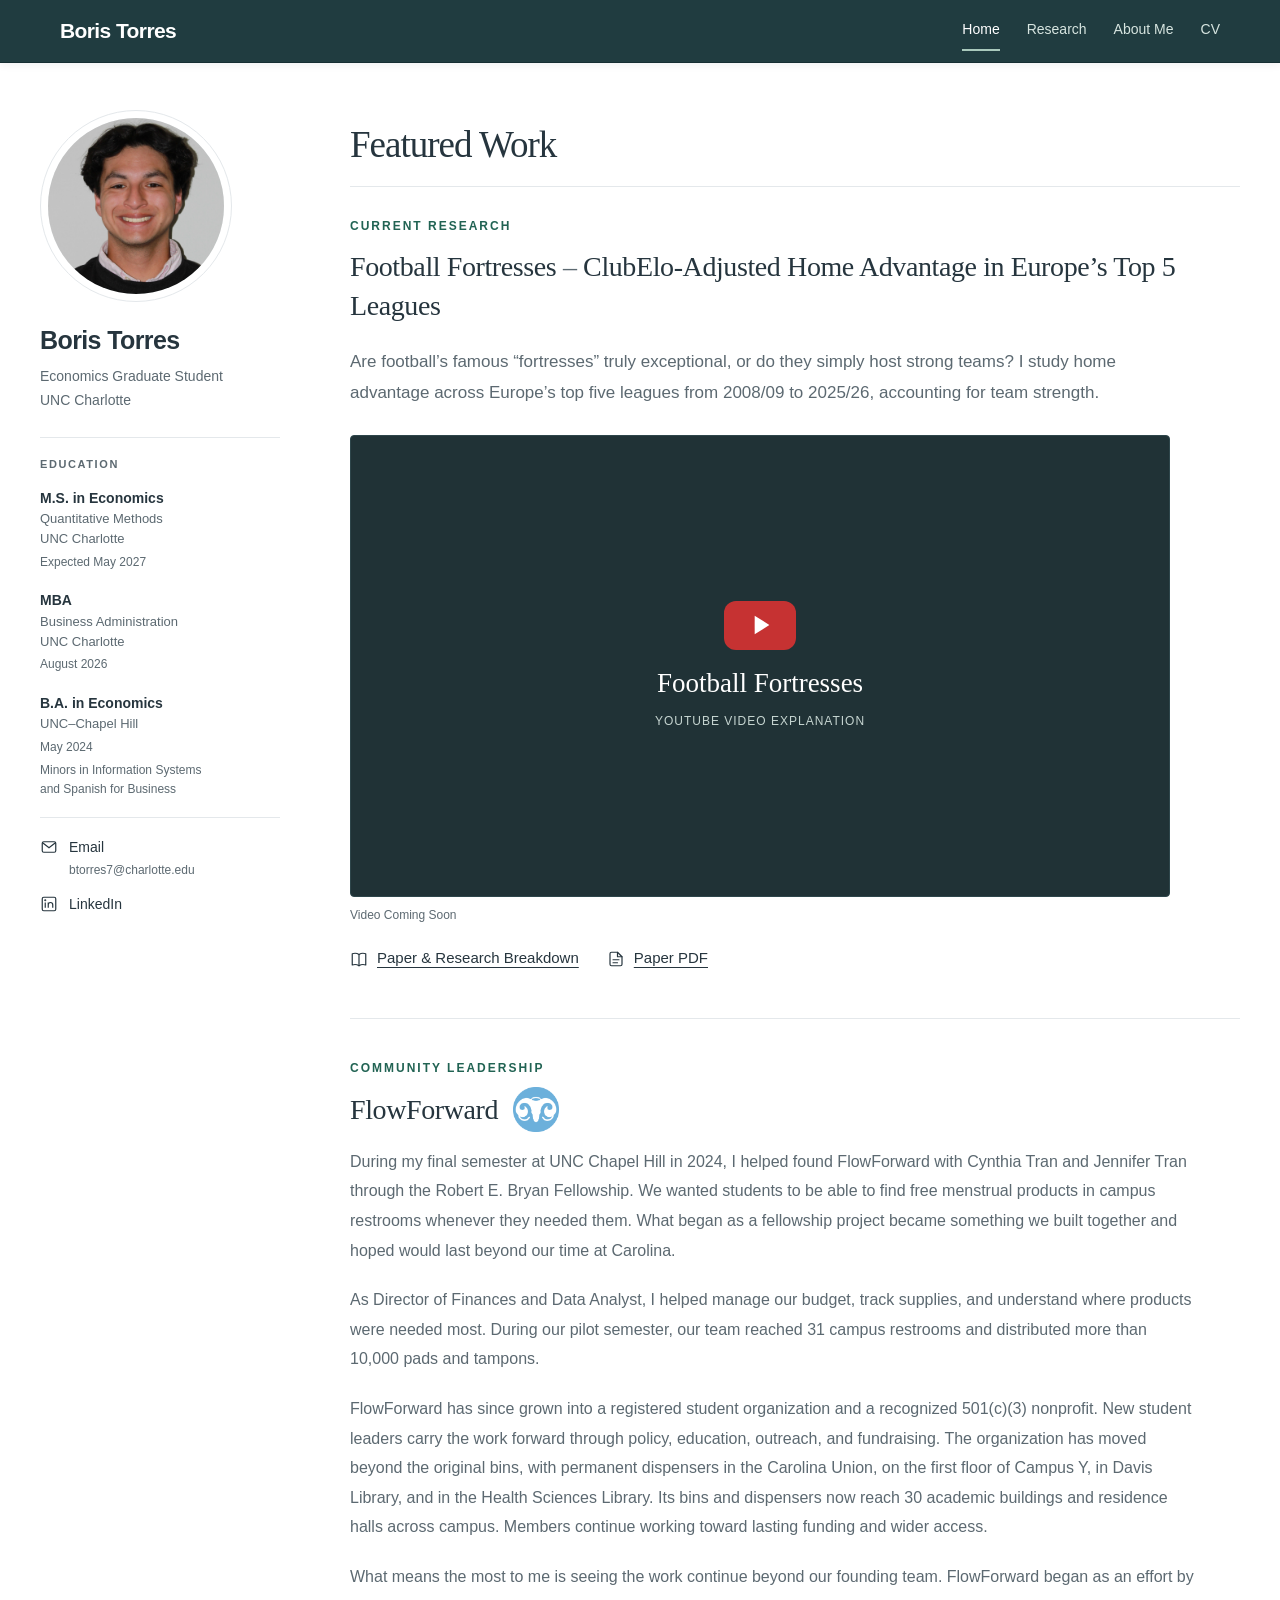
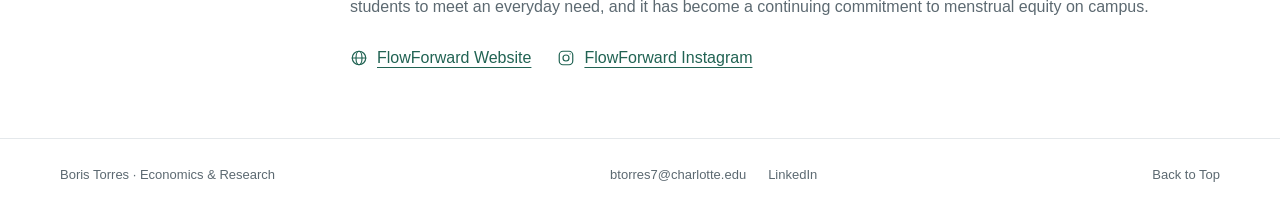
==== index.html @ 8986a448 "Upload Website" ====
<!doctype html>
<html lang="en">
<head>
<meta charset="utf-8">
<meta name="viewport" content="width=device-width,initial-scale=1">
<meta name="description" content="Boris Torres, economics graduate student at UNC Charlotte. Applied microeconomics, soccer home advantage, and empirical research.">
<title>Boris Torres — Economics & Research</title>
<style>
:root{--ink:#172c38;--muted:#5b6c74;--green:#216353;--paper:#fafbf9;--line:#dce3df;--soft:#edf2ee;--serif:Georgia,'Times New Roman',serif}*{box-sizing:border-box}html{scroll-behavior:smooth;scroll-padding-top:90px}body{margin:0;background:var(--paper);color:var(--ink);font:16px/1.65 'Segoe UI',Arial,sans-serif}button,a,input{font:inherit}a{color:inherit;text-decoration:none}button{cursor:pointer}button:focus-visible,a:focus-visible,summary:focus-visible{outline:3px solid #b9803e;outline-offset:5px}::selection{background:#d4e6db}.wrap{width:min(1160px,calc(100% - 96px));margin:auto}.skip{position:fixed;top:-80px;left:20px;background:white;padding:12px;z-index:100}.skip:focus{top:10px}header{border-bottom:1px solid var(--line);background:var(--paper)}.nav{height:94px;display:flex;align-items:center;justify-content:space-between;gap:30px}.brand{font-family:var(--serif);font-size:25px;letter-spacing:-.7px}.brand span{color:var(--green)}nav{display:flex;gap:30px;align-items:center;font-size:14px}nav a:hover,.textlink:hover{color:var(--green);text-decoration:underline;text-underline-offset:5px}.nav-cv{border:1px solid #bdc9c1;padding:8px 18px;border-radius:3px}.eyebrow{font-size:12px;font-weight:600;letter-spacing:2px;text-transform:uppercase;color:var(--green);margin:0 0 22px}.hero{display:grid;grid-template-columns:1.2fr 1fr;gap:80px;padding:90px 0 85px;align-items:center}h1,h2,h3,p{margin-top:0}h1{font:normal clamp(48px,5.6vw,75px)/1.06 var(--serif);letter-spacing:-3px;margin-bottom:25px}h1 em{font-weight:normal;color:var(--green)}.intro{font-size:18px;color:var(--muted);max-width:520px;line-height:1.8;margin-bottom:30px}.actions{display:flex;gap:22px;align-items:center;flex-wrap:wrap}.button{display:inline-flex;align-items:center;justify-content:center;gap:10px;padding:12px 22px;background:var(--green);border:1px solid var(--green);color:#fff;border-radius:3px;font-size:14px;font-weight:600}.button:hover{background:#164d40}.button.secondary{background:transparent;color:var(--ink);border-color:#bbc8c0}.button.secondary:hover{background:var(--soft)}.textlink{font-size:14px;border-bottom:1px solid #aabbb0;padding-bottom:3px}.hero-note{margin:27px 0 0;font-size:13px;color:var(--muted)}.research-art{position:relative;padding:27px;background:#eaf0eb;border:1px solid #dce5dd;border-radius:5px;transform:rotate(2deg)}.art-sheet{background:#fff;padding:25px 25px 16px;box-shadow:0 12px 25px #243a2b0b;transform:rotate(-2deg)}.art-label{display:flex;justify-content:space-between;gap:10px;font-size:11px;letter-spacing:1.5px;text-transform:uppercase;color:var(--muted)}.art-title{font:24px var(--serif);margin:17px 0 4px}.art-caption{font-size:11px;color:var(--muted);margin:0}.research-art svg{display:block;width:100%;height:auto;margin:14px 0}.art-foot{display:flex;justify-content:space-between;font-size:11px;color:var(--muted);border-top:1px solid var(--line);padding-top:12px}.art-foot span:first-child{color:var(--green)}section{padding:58px 0 65px;border-top:1px solid var(--line)}.section-head{display:flex;align-items:end;justify-content:space-between;gap:25px;margin-bottom:30px}.section-head .eyebrow{margin-bottom:8px}h2{font:normal 37px/1.2 var(--serif);letter-spacing:-1px;margin-bottom:0}.section-head>p{max-width:330px;font-size:14px;color:var(--muted);margin-bottom:2px}.projects{display:grid;grid-template-columns:1fr 1fr;gap:25px}.project{border:1px solid var(--line);border-radius:4px;overflow:hidden;background:#fff;display:flex;flex-direction:column}.project-top{min-height:180px;background:#eaf0eb;position:relative;overflow:hidden;padding:27px 30px;display:flex;align-items:center;justify-content:space-between}.project-top.replication{background:#eaf0f3}.mini-label{font-size:11px;letter-spacing:1.5px;text-transform:uppercase;color:var(--green)}.project-top strong{display:block;font:25px/1.2 var(--serif);max-width:220px;margin-top:13px;font-weight:normal}.motif{width:135px;flex:none;color:var(--green);opacity:.8}.project-body{padding:29px 30px 26px;display:flex;flex-direction:column;flex:1}.tag{font-size:11px;text-transform:uppercase;letter-spacing:1px;color:var(--muted);margin-bottom:11px}h3{font:normal 26px/1.25 var(--serif);letter-spacing:-.5px;margin-bottom:13px}.project-body>p{font-size:15px;color:var(--muted);margin-bottom:25px}.project-links{display:flex;gap:20px;align-items:center;margin-top:auto;padding-top:20px;border-top:1px solid var(--line);flex-wrap:wrap}.link-button{border:0;border-bottom:1px solid #9fb4a7;background:none;color:var(--green);font-size:14px;padding:0 0 3px}.file-state{font-size:12px;color:var(--muted)}.about-grid{display:grid;grid-template-columns:.85fr 1.4fr;gap:90px}.about-copy{font-size:17px;color:var(--muted)}.about-copy p:last-child{margin-bottom:0}.about-meta{display:grid;grid-template-columns:1fr 1fr;gap:22px;margin-top:28px}.meta-label{font-size:11px;text-transform:uppercase;letter-spacing:1.3px;color:var(--muted);display:block;margin-bottom:7px}.meta-value{font-size:14px;color:var(--ink)}.video-section{display:grid;grid-template-columns:1.1fr 1fr;gap:65px;align-items:center}.video-frame{width:100%;aspect-ratio:16/10;background:#203c40;color:#fff;display:flex;align-items:center;justify-content:center;position:relative;border:0;border-radius:4px;overflow:hidden}.video-lines{position:absolute;inset:0;opacity:.13;background:repeating-linear-gradient(0deg,transparent 0 39px,#b9ded3 40px 41px),repeating-linear-gradient(90deg,transparent 0 49px,#b9ded3 50px 51px)}.video-center{position:relative;text-align:center}.play{display:grid;place-items:center;width:60px;height:60px;border:1px solid #ffffff75;border-radius:50%;margin:0 auto 17px}.play svg{width:19px;fill:currentColor}.video-center small{display:block;font-size:11px;letter-spacing:1.7px;text-transform:uppercase;color:#c3d7cf}.video-center span{font:24px var(--serif)}.video-copy h2{margin-bottom:20px}.video-copy>p:not(.eyebrow){font-size:16px;color:var(--muted)}.contact{display:flex;justify-content:space-between;gap:50px;align-items:center}.contact p{color:var(--muted);max-width:560px;margin:17px 0 0}.contact h2{font-size:34px}footer{border-top:1px solid var(--line);padding:25px 0;font-size:12px;color:var(--muted)}.footer-row{display:flex;justify-content:space-between;gap:20px}.draft-label{background:#eef2ec;color:#586b5e;padding:3px 8px;border-radius:2px;font-size:11px;letter-spacing:.5px}dialog{color:var(--ink);background:var(--paper);width:min(1040px,calc(100% - 32px));max-height:90dvh;border:1px solid var(--line);padding:0;border-radius:6px;box-shadow:0 30px 100px #0003}dialog::backdrop{background:#102629a6;backdrop-filter:blur(4px)}.dialog-head{display:flex;justify-content:space-between;align-items:center;padding:20px 30px;border-bottom:1px solid var(--line);gap:20px}.dialog-head p{margin:0;font-size:13px;color:var(--muted)}.close{border:1px solid #bdc9c1;padding:5px 12px;background:none;border-radius:3px;font-size:13px}.dialog-intro{padding:30px 35px 20px}.dialog-intro h2{margin-bottom:12px}.dialog-intro p{max-width:760px;color:var(--muted);margin-bottom:0}.walkthrough{display:grid;grid-template-columns:220px 1fr;border-top:1px solid var(--line);min-height:330px}.steps{display:flex;flex-direction:column;padding:22px 18px;background:var(--soft);gap:6px}.step{border:0;padding:12px 14px;text-align:left;background:transparent;border-radius:3px;color:var(--muted);font-size:14px}.step[aria-selected=true]{background:white;color:var(--green);box-shadow:0 1px 4px #00000009}.step-panel{padding:32px 36px}.step-panel h3{font-size:30px}.step-panel p{color:var(--muted)}.content-note{border-left:2px solid #98b09f;padding:10px 17px;background:#edf2ee;font-size:14px;color:var(--muted)}.step-panel ul{padding-left:20px;color:var(--muted);font-size:15px}.step-panel li{margin:8px 0}.small-dialog{max-width:620px}.small-dialog .body{padding:30px}.small-dialog h2{font-size:30px;margin-bottom:18px}.small-dialog p{color:var(--muted)}video{width:100%;display:block;background:#172c38}body.modal-open{overflow:hidden}@media(min-width:1500px){.hero{padding-top:110px;padding-bottom:105px}}@media(max-width:900px){.wrap{width:calc(100% - 48px)}.hero{gap:35px;padding:60px 0}h1{font-size:56px}.research-art{padding:15px}.art-sheet{padding:18px}.about-grid{gap:35px}.video-section{gap:35px}.project-top{padding:24px}.motif{width:95px}.project-body{padding:24px}}@media(max-width:650px){.wrap{width:calc(100% - 36px)}.nav{height:auto;min-height:85px;align-items:flex-start;padding:22px 0;gap:15px;flex-direction:column}.brand{font-size:23px}nav{gap:22px;font-size:13px;flex-wrap:wrap}.nav-cv{padding:0;border:0}.hero{grid-template-columns:1fr;padding:48px 0 45px;gap:40px}h1{font-size:55px}.intro{font-size:17px}.research-art{width:min(100% - 12px,420px);margin:auto}.section-head{align-items:start;flex-direction:column;gap:15px}.projects,.about-grid,.video-section{grid-template-columns:1fr}.about-grid,.video-section{gap:28px}section{padding:42px 0}.project-top{min-height:170px}.motif{width:130px}.contact{align-items:start;flex-direction:column;gap:25px}.footer-row{align-items:start;flex-direction:column;gap:10px}.walkthrough{grid-template-columns:1fr}.steps{flex-direction:row;overflow-x:auto;padding:12px}.step{white-space:nowrap}.step-panel{padding:25px}.dialog-intro{padding:25px}.dialog-intro h2{font-size:30px}.dialog-head{padding:15px 20px}.about-meta{gap:16px}}@media(prefers-reduced-motion:reduce){html{scroll-behavior:auto}}

/* Personalized research portfolio */
.hero h1{font-size:clamp(70px,8vw,108px);letter-spacing:-4px}.projects{grid-template-columns:1.6fr 1fr}.featured-project .project-top{min-height:200px}.paper-subtitle{font-family:var(--serif);font-size:20px!important;color:var(--ink)!important;line-height:1.4}.study-stats{display:flex;gap:35px;margin:0 0 25px}.study-stats strong{display:block;font:30px var(--serif);color:var(--green)}.study-stats span{font-size:12px;color:var(--muted)}.notebook-intro{max-width:820px;color:var(--muted);font-size:18px;margin-bottom:36px}.research-status{font-size:12px;display:inline-block;border:1px solid var(--line);padding:6px 10px;border-radius:3px;color:var(--green)}.notebook-layout{display:grid;grid-template-columns:280px 1fr;gap:65px}.notebook-aside{background:var(--soft);padding:25px;align-self:start;border-radius:3px}.notebook-aside h3{font-size:26px}.notebook-aside p:not(.eyebrow){font-size:14px;color:var(--muted)}.notebook-aside a{display:inline-block;margin-bottom:12px}.notebook-steps details{border-top:1px solid var(--line)}.notebook-steps details:last-child{border-bottom:1px solid var(--line)}.notebook-steps summary{padding:22px 0;font-size:18px;font-family:var(--serif);cursor:pointer;line-height:1.45}.notebook-steps details>div{padding:0 0 14px;font-size:15px;color:var(--muted)}.equation-note{background:var(--soft);padding:18px;margin:20px 0;color:var(--green);font-family:var(--serif);font-size:18px}.cv-body h3{font-size:23px;border-top:1px solid var(--line);padding-top:20px;margin-top:25px}.cv-body p{font-size:14px}.cv-body strong{color:var(--ink);font-weight:600}@media(max-width:900px){.projects{grid-template-columns:1.35fr 1fr}.project-top .motif{width:75px}.project-top strong{font-size:22px}.notebook-layout{gap:30px;grid-template-columns:240px 1fr}}@media(max-width:650px){.projects,.notebook-layout{grid-template-columns:1fr}.hero h1{font-size:82px}.study-stats{gap:28px}.notebook-layout{gap:25px}.notebook-aside{padding:23px}.notebook-intro{font-size:17px}.notebook-steps summary{font-size:19px}.project-top .motif{width:110px}}


.video-actions{margin-top:24px}.flow-grid{display:grid;grid-template-columns:1fr 1.25fr;gap:80px}.flow-identity h2{font-size:clamp(38px,4vw,54px);letter-spacing:-2px}.flow-identity h2 span{color:var(--green)}.flow-place{font-size:14px;color:var(--muted);margin:14px 0 24px}.flow-principles{display:flex;flex-wrap:wrap;gap:8px;margin-bottom:32px}.flow-principles span{padding:5px 10px;border:1px solid var(--line);border-radius:3px;color:var(--green);font-size:12px}.flow-story>p{font-size:16px;color:var(--muted)}.flow-story h3{font-size:28px}.flow-impact{display:grid;grid-template-columns:1fr 1fr;gap:30px;border-block:1px solid var(--line);padding:25px 0;margin:25px 0}.flow-impact strong{display:block;color:var(--green);font:38px var(--serif);margin-bottom:8px}.flow-impact span{display:block;font-size:13px;color:var(--muted);max-width:210px}.flow-source{font-size:13px!important}@media(max-width:900px){.flow-grid{gap:35px}nav{gap:20px}}@media(max-width:650px){.flow-grid{grid-template-columns:1fr;gap:30px}.flow-impact{gap:20px}nav{gap:18px}}

/* Academic profile layout, shared by the homepage and research page. */
:root{--paper:#fff;--ink:#26353e;--muted:#5c6971;--line:#e4e8eb;--soft:#f3f6f5}header{background:#fff}.nav{height:85px}.brand{font-family:'Segoe UI',Arial,sans-serif;font-size:23px;font-weight:600;letter-spacing:-.6px}.academic-shell{display:grid;grid-template-columns:240px minmax(0,1fr);gap:70px;width:min(1320px,calc(100% - 80px));margin:0 auto;padding-top:48px}.academic-content{min-width:0}.academic-content>.wrap,.academic-content>section>.wrap{width:100%;max-width:none}.profile-sidebar{padding-bottom:45px;align-self:start}.profile-photo{width:190px;height:190px;display:flex;align-items:center;justify-content:center;flex-direction:column;border-radius:50%;background:#edf2f3;border:7px solid white;outline:1px solid var(--line);margin:0 0 24px 1px;color:#617c83;overflow:hidden}.profile-monogram{font:54px var(--serif);letter-spacing:-3px}.photo-caption{font-size:10px;letter-spacing:.2px;margin-top:8px;color:var(--muted)}.profile-photo img{width:100%;height:100%;object-fit:cover;object-position:50% 29%}.profile-name{font-family:'Segoe UI',Arial,sans-serif;font-size:25px;font-weight:650;letter-spacing:-.6px;margin:0 0 10px}.profile-role{font-size:14px;color:var(--muted);line-height:1.7;margin-bottom:24px}.profile-education{border-top:1px solid var(--line);padding-top:20px}.profile-education h3{font:600 11px 'Segoe UI',Arial,sans-serif;letter-spacing:1.6px;text-transform:uppercase;color:var(--muted);margin-bottom:18px}.degree{margin-bottom:19px;font-size:13px;line-height:1.55}.degree strong{display:block;font-weight:600;font-size:14px}.degree span,.degree small{display:block;color:var(--muted)}.degree small{font-size:12px;margin-top:3px}.degree-minors{font-size:12px;margin-top:5px}.profile-links{border-top:1px solid var(--line);padding-top:20px;display:flex;flex-direction:column;gap:16px}.profile-links a{display:flex;gap:11px;align-items:flex-start;font-size:14px;line-height:1.4}.profile-links a:hover{color:var(--green)}.profile-links svg{width:18px;height:18px;flex:none;fill:none;stroke:currentColor;stroke-width:1.6}.profile-email{display:block;font-size:12px;color:var(--muted);margin-top:4px;overflow-wrap:anywhere}.welcome{padding:12px 0 45px}.welcome h1{font:normal 43px/1.2 var(--serif);letter-spacing:-1.4px;margin-bottom:24px}.welcome>p:not(.eyebrow){color:var(--muted);font-size:18px;line-height:1.85;max-width:850px;margin-bottom:20px}.welcome .intro-links{font-size:15px!important;margin-top:24px}.welcome .intro-links a{color:var(--green);border-bottom:1px solid #c4d1cb}.welcome .research-interest-line{font-size:14px!important;color:var(--ink)!important;border-left:2px solid #a8beb1;padding-left:18px;margin:28px 0 0!important}.academic-content section{padding:40px 0 45px}.academic-content h2{font-size:31px}.academic-content .section-head{align-items:start;flex-direction:column;gap:12px}.academic-content .section-head>p{max-width:none;font-size:15px}.academic-content .projects{grid-template-columns:1fr;gap:0}.academic-content .project{border:0;border-radius:0;background:none}.academic-content .project+.project{border-top:1px solid var(--line);margin-top:30px;padding-top:30px}.academic-content .project-top{display:none}.academic-content .project-body{padding:0}.academic-content .project-body h3{font-size:27px}.academic-content .project-body>p{margin-bottom:17px;max-width:820px}.academic-content .paper-subtitle{font-size:18px!important}.academic-content .project-links{border:0;padding-top:5px}.academic-content .study-stats{margin:7px 0 25px;gap:32px}.academic-content .study-stats strong{font-size:26px}.academic-content .video-section{grid-template-columns:1fr 1fr;gap:30px}.academic-content .video-copy h2{font-size:29px}.academic-content .video-center>span:last-child{display:block;font-size:20px;max-width:220px;margin:auto}.academic-content .flow-grid{grid-template-columns:1fr 1.3fr;gap:35px}.academic-content .flow-identity h2{font-size:38px}.academic-content .contact{align-items:start;flex-direction:column;gap:23px}.academic-content .contact h2{font-size:31px}.academic-content .contact p{font-size:15px}.academic-content .paper-hero{padding:5px 0 40px}.academic-content .paper-hero h1{font-size:clamp(44px,5vw,66px)}.academic-content .paper-deck{font-size:24px}.academic-content .paper-download{gap:30px}.academic-content .notebook-layout{grid-template-columns:210px 1fr;gap:30px}.academic-content .notebook-aside{padding:20px}.academic-content .notebook-aside h3{font-size:22px}.academic-content .paper-end{align-items:start;flex-direction:column}footer{margin-top:20px}@media(min-width:1450px){.profile-sidebar{position:sticky;top:28px}}@media(max-width:1050px){.academic-shell{grid-template-columns:215px minmax(0,1fr);gap:40px;width:calc(100% - 48px)}.academic-content .video-section,.academic-content .flow-grid,.academic-content .paper-download,.academic-content .notebook-layout{grid-template-columns:1fr}.academic-content .notebook-aside{display:none}.academic-content .video-frame{max-width:540px}.academic-content .flow-grid{gap:26px}.profile-photo{width:180px;height:180px}.nav{gap:20px}nav{gap:18px}}@media(max-width:700px){.academic-shell{display:block;width:calc(100% - 36px);padding-top:30px}.profile-sidebar{display:grid;grid-template-columns:115px minmax(0,1fr);column-gap:24px;padding-bottom:32px}.profile-photo{width:110px;height:110px;grid-row:1/3;margin:0;border-width:4px}.profile-monogram{font-size:37px}.photo-caption{font-size:8px;margin-top:2px}.profile-name{font-size:24px;align-self:end;margin-bottom:6px}.profile-role{font-size:13px;line-height:1.5;margin:0}.profile-education{grid-column:1/-1;margin-top:25px;display:grid;grid-template-columns:1fr 1fr 1fr;gap:15px;padding-top:17px}.profile-education h3{grid-column:1/-1;margin-bottom:0}.degree{font-size:12px;margin:0}.degree strong{font-size:13px}.degree small,.degree-minors{font-size:11px}.profile-links{grid-column:1/-1;flex-direction:row;margin-top:22px;gap:25px;padding-top:16px}.profile-links a{font-size:13px}.profile-email{font-size:11px}.welcome{border-top:1px solid var(--line);padding-top:30px}.welcome h1{font-size:35px}.welcome>p:not(.eyebrow){font-size:16px}.academic-content section{padding:32px 0}.academic-content h2{font-size:28px}.nav{height:auto;min-height:85px}.academic-content .study-stats{gap:25px}.academic-content .paper-hero{padding-top:0}.academic-content .paper-hero h1{font-size:46px}.academic-content .paper-deck{font-size:21px}}@media(max-width:390px){.profile-education{grid-template-columns:1fr}.degree{padding-top:10px}.degree-minors br{display:none}}


/* Compact navigation remains visible while reading. */
header{position:sticky;top:0;z-index:50;background:#203c40;border-bottom:1px solid #152e32;box-shadow:0 2px 8px #172c3812;color:#f7faf9}header .nav{height:62px;min-height:62px;padding:0;flex-direction:row;align-items:center;justify-content:space-between;gap:25px}header .brand{font-size:21px;white-space:nowrap;color:#fff}header nav{gap:27px;font-size:14px;flex-wrap:wrap}header nav a{color:#d7e5e0;padding:7px 0;border-bottom:2px solid transparent}header nav a:hover{color:#fff;text-decoration:none;border-bottom-color:#a9c9bc}header nav a[aria-current="page"]{color:#fff;border-bottom-color:#a9c9bc}html{scroll-padding-top:85px}.notebook-steps details{scroll-margin-top:85px}@media(min-width:1450px){.profile-sidebar{top:88px}}@media(max-width:700px){header .nav{height:auto;min-height:62px;gap:10px 20px;flex-wrap:wrap;padding:12px 0}header nav{gap:20px;font-size:13px}header .brand{font-size:20px}html{scroll-padding-top:115px}.notebook-steps details{scroll-margin-top:115px}}@media(max-width:450px){header .nav{gap:6px}header nav{width:100%;justify-content:space-between;gap:10px}header nav a{padding:4px 0}}

/* Shared contact footer and page introductions. */
.footer-row{align-items:center;flex-wrap:wrap;font-size:13px;gap:18px 28px}.footer-contact{display:flex;align-items:center;gap:22px;flex-wrap:wrap}.footer-contact a:hover,.footer-name:hover{color:var(--green);text-decoration:underline;text-underline-offset:4px}.work-summary{font-size:16px;line-height:1.8;color:var(--muted);max-width:820px}.academic-content>#research:first-child{border-top:0;padding-top:12px}.academic-content>#research:first-child .eyebrow{margin-bottom:10px}.academic-content>#research:first-child .section-head{margin-bottom:34px}@media(max-width:700px){.footer-row{align-items:flex-start;flex-direction:column}.footer-contact{gap:12px 22px}.academic-content>#research:first-child{border-top:1px solid var(--line);padding-top:30px}}


/* Featured work: paper, explanation video, then supporting links. */
.featured-heading{border-bottom:1px solid var(--line);padding-bottom:19px;margin-bottom:30px}.featured-heading h1{font:normal 37px/1.2 var(--serif);letter-spacing:-1px;margin:0}.academic-content .featured-paper h2{font:normal 28px/1.4 var(--serif);letter-spacing:-.4px;margin-bottom:20px;max-width:900px}.featured-summary{font-size:17px;line-height:1.85;color:var(--muted);margin-bottom:27px;max-width:850px}.featured-video{max-width:820px;scroll-margin-top:90px}.featured-video .video-frame{aspect-ratio:16/9;max-width:none;background:#203236;border:1px solid #2e464b;border-radius:4px}.featured-video .video-center>span:not(.youtube-play){display:block;font:27px var(--serif);margin:18px auto 13px}.featured-video .video-center small{font-size:12px;letter-spacing:1px;color:#c6d5d1}.youtube-play{width:72px;height:49px;border-radius:12px;background:#c63232;display:grid;place-items:center;margin:auto}.youtube-play svg{width:32px;height:32px;fill:white}.featured-video .file-state{display:block;margin-top:9px}.featured-paper-links{display:flex;flex-direction:column;align-items:flex-start;gap:12px;margin-top:22px}.featured-paper-links a{font-size:15px}.title-divider{color:var(--muted)}@media(max-width:700px){.featured-heading h1{font-size:31px}.academic-content .featured-paper h2{font-size:24px}.featured-summary{font-size:16px}.featured-video .video-center>span:not(.youtube-play){font-size:23px}.featured-video .video-center small{font-size:10px}.featured-video{scroll-margin-top:115px}}

.flow-feature-copy{max-width:850px}.flow-feature-copy p{font-size:16px;line-height:1.85;color:var(--muted);margin-bottom:20px}.flow-feature-copy .flow-lead{font:normal 24px/1.5 var(--serif);color:var(--ink);margin-bottom:23px;max-width:720px}.flow-feature-links{display:flex;gap:26px;flex-wrap:wrap;margin-top:25px}.flow-feature-links a{font-size:15px}@media(max-width:700px){.flow-feature-copy .flow-lead{font-size:22px}.flow-feature-links{gap:17px 25px}}

/* FlowForward links keep the surrounding typography. */
a[href*="tarheels.live/flowforwardunc"],a[href*="instagram.com/uncflowforward"]{font:inherit;color:var(--green);border-bottom:0;text-decoration:underline;text-underline-offset:4px;text-decoration-thickness:1px}

.featured-paper-links{flex-direction:row;align-items:center;flex-wrap:wrap;gap:12px 28px}.featured-paper>.eyebrow{margin-bottom:13px}

/* Keep the FlowForward introduction close to its heading. */
#flowforward .section-head{margin-bottom:14px}#flowforward .flow-title{display:flex;align-items:center;gap:15px}#flowforward .flow-title h2{margin:0}#flowforward .flow-logo{display:block;width:46px;height:46px;object-fit:contain;flex:none}#flowforward .flow-feature-copy>p:first-child{margin-top:0}

/* Featured projects share the same heading level and typography. */
.academic-content #research .featured-paper h2,.academic-content #flowforward .flow-title h2{font-family:var(--serif);font-size:28px;font-weight:normal;line-height:1.4;letter-spacing:-.4px}@media(max-width:700px){.academic-content #research .featured-paper h2,.academic-content #flowforward .flow-title h2{font-size:24px}}

/* Outline icons match the profile links. */
.featured-paper-links a,.flow-feature-links a{display:inline-flex;align-items:center;gap:9px;border-bottom:0;text-decoration:none;line-height:1.5}.featured-paper-links a>span,.flow-feature-links a>span{text-decoration:underline;text-underline-offset:4px;text-decoration-thickness:1px}.resource-icon{width:18px;height:18px;flex:none;fill:none;stroke:currentColor;stroke-width:1.6;stroke-linecap:round;stroke-linejoin:round}
</style>
<link rel="icon" type="image/svg+xml" href="assets/favicon-face.svg?v=2">
</head>
<body>
<a class="skip" href="#main">Skip to content</a>
<header><div class="wrap nav"><a class="brand" href="index.html" aria-label="Boris Torres Home">Boris Torres</a><nav aria-label="Main Navigation"><a href="index.html" aria-current="page">Home</a><a href="research.html">Research</a><a href="about.html">About Me</a><a href="#" data-resource="cv">CV</a></nav></div></header>
<div class="academic-shell"><aside class="profile-sidebar" aria-label="Boris Torres profile"><div class="profile-photo"><img src="assets/boris-torres.png" alt="Boris Torres" width="190" height="190" decoding="async"></div><h2 class="profile-name">Boris Torres</h2><p class="profile-role">Economics Graduate Student<br>UNC Charlotte</p><div class="profile-education"><h3>Education</h3><div class="degree"><strong>M.S. in Economics</strong><span>Quantitative Methods</span><span>UNC Charlotte</span><small>Expected May 2027</small></div><div class="degree"><strong>MBA</strong><span>Business Administration</span><span>UNC Charlotte</span><small>August 2026</small></div><div class="degree"><strong>B.A. in Economics</strong><span>UNC–Chapel Hill</span><small>May 2024</small><span class="degree-minors">Minors in Information Systems<br>and Spanish for Business</span></div></div><div class="profile-links"><a href="mailto:btorres7@charlotte.edu"><svg viewBox="0 0 24 24" aria-hidden="true"><rect x="3" y="5" width="18" height="14" rx="2"/><path d="m3 6 9 7 9-7"/></svg><span>Email<span class="profile-email">btorres7@charlotte.edu</span></span></a><a href="https://www.linkedin.com/in/borisdtorres/" target="_blank" rel="noopener noreferrer"><svg viewBox="0 0 24 24" aria-hidden="true"><rect x="3" y="3" width="18" height="18" rx="2"/><path d="M7 10v7M11 17v-7m0 3c0-4 6-4 6 0v4"/><circle cx="7" cy="7" r=".6"/></svg><span>LinkedIn</span></a></div></aside><main id="main" class="academic-content">
<section id="research"><div class="wrap"><div class="featured-heading"><h1>Featured Work</h1></div><article class="featured-paper"><p class="eyebrow">Current Research</p><h2>Football Fortresses <span class="title-divider">–</span> ClubElo-Adjusted Home Advantage in Europe’s Top 5 Leagues</h2><p class="featured-summary">Are football’s famous “fortresses” truly exceptional, or do they simply host strong teams? I study home advantage across Europe’s top five leagues from 2008/09 to 2025/26, accounting for team strength.</p><div id="video" class="featured-video"><button class="video-frame" id="video-trigger" aria-label="Open Football Fortresses Video Explanation"><span class="video-center"><span class="youtube-play"><svg viewBox="0 0 24 24" aria-hidden="true"><path d="M8 5L19 12L8 19Z"/></svg></span><span>Football Fortresses</span><small>YouTube Video Explanation</small></span></button><span class="file-state" id="video-state">Video Coming Soon</span></div><div class="featured-paper-links"><a class="textlink" href="football-fortresses.html"><svg class="resource-icon" viewBox="0 0 24 24" aria-hidden="true" focusable="false"><path d="M12 6c-3-2-6-2-9-1v15c3-1 6-1 9 1 3-2 6-2 9-1V5c-3-1-6-1-9 1Z"/><path d="M12 6v15"/></svg><span>Paper & Research Breakdown</span></a><a class="textlink" href="football-fortresses.html#paper"><svg class="resource-icon" viewBox="0 0 24 24" aria-hidden="true" focusable="false"><path d="M14 3H6a2 2 0 0 0-2 2v14a2 2 0 0 0 2 2h12a2 2 0 0 0 2-2V9Z"/><path d="M14 3v6h6M8 13h8M8 17h6"/></svg><span>Paper PDF</span></a></div></article></div></section>
<section id="flowforward"><div class="wrap"><div class="section-head"><div><p class="eyebrow">Community Leadership</p><div class="flow-title"><h2>FlowForward</h2><img class="flow-logo" src="assets/flowforward-logo.png" alt="FlowForward Logo" width="46" height="46" loading="lazy" decoding="async"></div></div></div><div class="flow-feature-copy"><p>During my final semester at UNC Chapel Hill in 2024, I helped found FlowForward with Cynthia Tran and Jennifer Tran through the Robert E. Bryan Fellowship. We wanted students to be able to find free menstrual products in campus restrooms whenever they needed them. What began as a fellowship project became something we built together and hoped would last beyond our time at Carolina.</p><p>As Director of Finances and Data Analyst, I helped manage our budget, track supplies, and understand where products were needed most. During our pilot semester, our team reached 31 campus restrooms and distributed more than 10,000 pads and tampons.</p><!-- Nonprofit status verified against Charity Navigator, EIN 33-3658775, on November 19, 2026. Source https://www.charitynavigator.org/ein/333658775 -->
<p>FlowForward has since grown into a registered student organization and a recognized 501(c)(3) nonprofit. New student leaders carry the work forward through policy, education, outreach, and fundraising. The organization has moved beyond the original bins, with permanent dispensers in the Carolina Union, on the first floor of Campus Y, in Davis Library, and in the Health Sciences Library. Its bins and dispensers now reach 30 academic buildings and residence halls across campus. Members continue working toward lasting funding and wider access.</p><p>What means the most to me is seeing the work continue beyond our founding team. FlowForward began as an effort by students to meet an everyday need, and it has become a continuing commitment to menstrual equity on campus.</p></div><div class="flow-feature-links"><a class="textlink" href="https://tarheels.live/flowforwardunc/" target="_blank" rel="noopener noreferrer"><svg class="resource-icon" viewBox="0 0 24 24" aria-hidden="true" focusable="false"><circle cx="12" cy="12" r="9"/><ellipse cx="12" cy="12" rx="4" ry="9"/><path d="M3 12h18"/></svg><span>FlowForward Website</span></a><a class="textlink" href="https://www.instagram.com/uncflowforward/" target="_blank" rel="noopener noreferrer"><svg class="resource-icon" viewBox="0 0 24 24" aria-hidden="true" focusable="false"><rect x="3" y="3" width="18" height="18" rx="5"/><circle cx="12" cy="12" r="4"/><circle cx="17.5" cy="6.5" r=".7" fill="currentColor" stroke="none"/></svg><span>FlowForward Instagram</span></a></div></div></section>
</main></div>
<footer><div class="wrap footer-row"><a class="footer-name" href="index.html">Boris Torres · Economics & Research</a><div class="footer-contact" aria-label="Contact Details"><a href="mailto:btorres7@charlotte.edu">btorres7@charlotte.edu</a><a href="https://www.linkedin.com/in/borisdtorres/" target="_blank" rel="noopener noreferrer">LinkedIn</a></div><a href="#main">Back to Top</a></div></footer>
<span id="cv" aria-hidden="true"></span>
<dialog id="cv-dialog" class="small-dialog" aria-labelledby="cv-title"><div class="dialog-head"><p>Academic Profile</p><button class="close" data-close>Close</button></div><div class="body cv-body"><p class="eyebrow">Boris Torres</p><h2 id="cv-title">Education & Experience</h2><h3>Education</h3><p><strong>M.S. in Economics, Quantitative Methods</strong><br>UNC Charlotte · Expected May 2027</p><p><strong>Master of Business Administration (MBA)</strong><br>UNC Charlotte · August 2026</p><p><strong>B.A. in Economics</strong><br>UNC–Chapel Hill · May 2024<br>Minors: Information Systems; Spanish for Business</p><h3>Research</h3><p><strong>Football Fortresses?</strong><br>Research Methods II · With Dr. Craig Depken II<br>ClubElo-adjusted home advantage in European soccer.</p><h3>Selected Experience</h3><p><strong>Flow Forward · Co-founder; Director of Finances and Data Analyst</strong><br>Robert E. Bryan Fellowship · 2024<br>Budgeting and analysis of menstrual-product distribution and demand.</p><p><strong>Gaston County Government · Finance Fellow II</strong><br>Experience in invoice dashboards, chart-of-accounts workflows, and audit documentation.</p><h3>Preparation</h3><p>Graduate Econometrics; Advanced Microeconomic Theory; Research Methods I. Additional mathematics through UC San Diego Extended Studies: Calculus II, Calculus III, and Linear Algebra.</p><p class="content-note">A downloadable, updated CV will be added here.</p></div></dialog>
<dialog id="resource-dialog" class="small-dialog" aria-labelledby="resource-title"><div class="dialog-head"><p>Research Materials</p><button class="close" data-close>Close</button></div><div class="body"><h2 id="resource-title"></h2><p id="resource-message"></p></div></dialog>
<dialog id="video-dialog" class="small-dialog" aria-labelledby="video-title"><div class="dialog-head"><p id="video-title">A Guided Tour of Football Fortresses?</p><button class="close" data-close>Close</button></div><div class="body" id="video-content"></div></dialog>
<script>
// Set a headshot path when ready, e.g. 'assets/boris-torres.jpg'.
const profilePhotoUrl = 'assets/boris-torres.png';
if(profilePhotoUrl){const frame=document.querySelector('.profile-photo');frame.removeAttribute('role');frame.removeAttribute('aria-label');frame.replaceChildren();const image=document.createElement('img');image.src=profilePhotoUrl;image.alt='Boris Torres';image.addEventListener('error',()=>{frame.textContent='Boris Torres · Photo unavailable';});frame.append(image);}

/* MEDIA SETTINGS: Set these URLs when the files are ready.
   For GitHub Pages use relative paths, e.g. 'assets/cv.pdf'.
   Keep videoUrl as a direct MP4/WebM file; videoPageUrl can link to YouTube/Vimeo.
   This file works offline. No libraries, accounts, or build step are needed. */
const portfolio = {cvUrl:'',methodsPaperUrl:'',replicationPaperUrl:'',email:'btorres7@charlotte.edu',videoUrl:'',videoPageUrl:'',videoCaptionsUrl:''};
const $ = s => document.querySelector(s);
function openDialog(dialog){dialog.showModal();document.body.classList.add('modal-open');}
document.querySelectorAll('dialog').forEach(dialog=>{dialog.querySelector('[data-close]').addEventListener('click',()=>dialog.close());dialog.addEventListener('close',()=>{document.body.classList.remove('modal-open');const v=dialog.querySelector('video');if(v)v.pause();});dialog.addEventListener('click',event=>{if(event.target===dialog){const r=dialog.getBoundingClientRect();if(event.clientX<r.left||event.clientX>r.right||event.clientY<r.top||event.clientY>r.bottom)dialog.close();}});});
const resources={cv:[portfolio.cvUrl,'Curriculum vitae','Your CV will appear here once you add the PDF.'],methods:[portfolio.methodsPaperUrl,'Football Fortresses?','The PDF of Football Fortresses? will be added here when the paper is ready to share.'],replication:[portfolio.replicationPaperUrl,'Autor & Thompson replication','The replication paper will be added here when ready.']};
document.querySelectorAll('[data-resource]').forEach(link=>{const resource=resources[link.dataset.resource];if(link.dataset.resource==='cv'&&!resource[0]){link.addEventListener('click',event=>{event.preventDefault();openDialog($('#cv-dialog'));});return;}if(resource[0]){link.href=resource[0];link.target='_blank';link.rel='noopener';}else link.addEventListener('click',event=>{event.preventDefault();$('#resource-title').textContent=resource[1];$('#resource-message').textContent=resource[2];openDialog($('#resource-dialog'));});});
if(portfolio.videoUrl||portfolio.videoPageUrl)$('#video-state').textContent='Watch the research explanation';
$('#video-trigger').addEventListener('click',()=>{const content=$('#video-content');content.replaceChildren();if(portfolio.videoUrl){const video=document.createElement('video');video.controls=true;video.preload='metadata';video.src=portfolio.videoUrl;if(portfolio.videoCaptionsUrl){const track=document.createElement('track');track.kind='captions';track.label='English';track.srclang='en';track.src=portfolio.videoCaptionsUrl;track.default=true;video.append(track);}content.append(video);}else if(portfolio.videoPageUrl){const link=document.createElement('a');link.href=portfolio.videoPageUrl;link.target='_blank';link.rel='noopener';link.className='button';link.textContent='Watch the video';content.append(link);}else{const p=document.createElement('p');p.textContent='Your research explanation will appear here. Add a video file or a link to your video when it is ready.';content.append(p);}openDialog($('#video-dialog'));});

function openCvFromHash(){if(location.hash==='#cv'&&!document.querySelector('#cv-dialog').open)openDialog(document.querySelector('#cv-dialog'));}
window.addEventListener('hashchange',openCvFromHash);openCvFromHash();
</script>
</body>
</html>
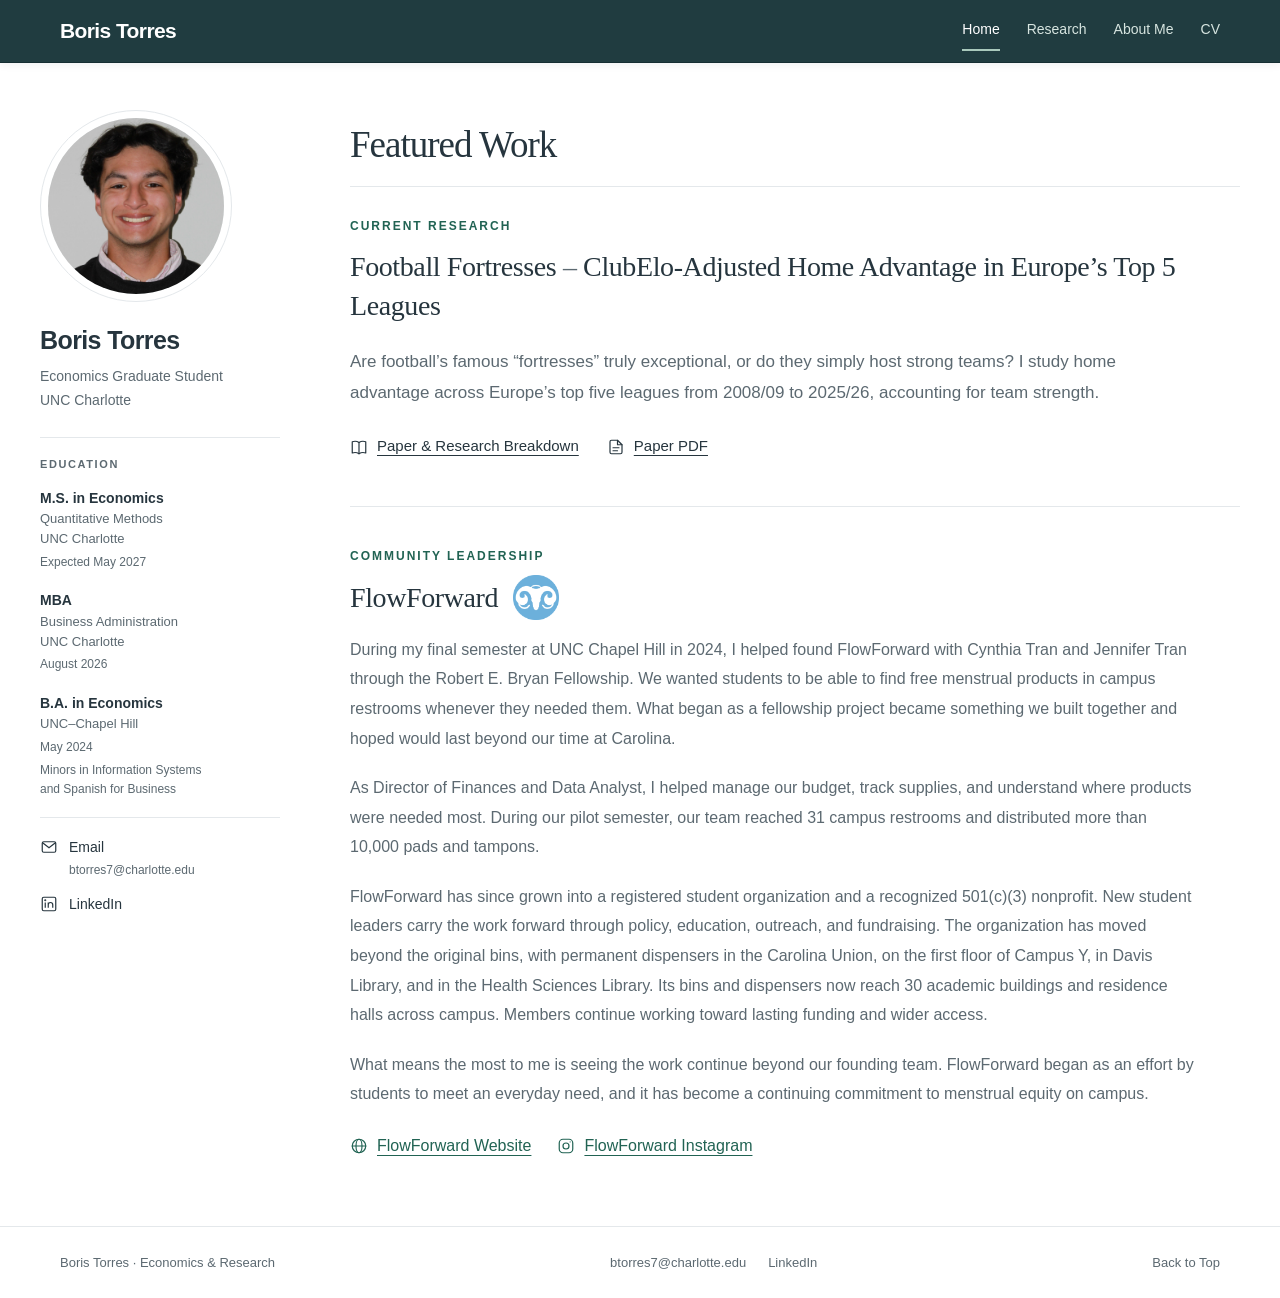
==== commit cbb454c8: "Add CV and Update Video Availability" ====
--- a/index.html
+++ b/index.html
@@ -48,37 +48,17 @@
 </head>
 <body>
 <a class="skip" href="#main">Skip to content</a>
-<header><div class="wrap nav"><a class="brand" href="index.html" aria-label="Boris Torres Home">Boris Torres</a><nav aria-label="Main Navigation"><a href="index.html" aria-current="page">Home</a><a href="research.html">Research</a><a href="about.html">About Me</a><a href="#" data-resource="cv">CV</a></nav></div></header>
+<header><div class="wrap nav"><a class="brand" href="index.html" aria-label="Boris Torres Home">Boris Torres</a><nav aria-label="Main Navigation"><a href="index.html" aria-current="page">Home</a><a href="research.html">Research</a><a href="about.html">About Me</a><a href="assets/boris-torres-cv.pdf">CV</a></nav></div></header>
 <div class="academic-shell"><aside class="profile-sidebar" aria-label="Boris Torres profile"><div class="profile-photo"><img src="assets/boris-torres.png" alt="Boris Torres" width="190" height="190" decoding="async"></div><h2 class="profile-name">Boris Torres</h2><p class="profile-role">Economics Graduate Student<br>UNC Charlotte</p><div class="profile-education"><h3>Education</h3><div class="degree"><strong>M.S. in Economics</strong><span>Quantitative Methods</span><span>UNC Charlotte</span><small>Expected May 2027</small></div><div class="degree"><strong>MBA</strong><span>Business Administration</span><span>UNC Charlotte</span><small>August 2026</small></div><div class="degree"><strong>B.A. in Economics</strong><span>UNC–Chapel Hill</span><small>May 2024</small><span class="degree-minors">Minors in Information Systems<br>and Spanish for Business</span></div></div><div class="profile-links"><a href="mailto:btorres7@charlotte.edu"><svg viewBox="0 0 24 24" aria-hidden="true"><rect x="3" y="5" width="18" height="14" rx="2"/><path d="m3 6 9 7 9-7"/></svg><span>Email<span class="profile-email">btorres7@charlotte.edu</span></span></a><a href="https://www.linkedin.com/in/borisdtorres/" target="_blank" rel="noopener noreferrer"><svg viewBox="0 0 24 24" aria-hidden="true"><rect x="3" y="3" width="18" height="18" rx="2"/><path d="M7 10v7M11 17v-7m0 3c0-4 6-4 6 0v4"/><circle cx="7" cy="7" r=".6"/></svg><span>LinkedIn</span></a></div></aside><main id="main" class="academic-content">
-<section id="research"><div class="wrap"><div class="featured-heading"><h1>Featured Work</h1></div><article class="featured-paper"><p class="eyebrow">Current Research</p><h2>Football Fortresses <span class="title-divider">–</span> ClubElo-Adjusted Home Advantage in Europe’s Top 5 Leagues</h2><p class="featured-summary">Are football’s famous “fortresses” truly exceptional, or do they simply host strong teams? I study home advantage across Europe’s top five leagues from 2008/09 to 2025/26, accounting for team strength.</p><div id="video" class="featured-video"><button class="video-frame" id="video-trigger" aria-label="Open Football Fortresses Video Explanation"><span class="video-center"><span class="youtube-play"><svg viewBox="0 0 24 24" aria-hidden="true"><path d="M8 5L19 12L8 19Z"/></svg></span><span>Football Fortresses</span><small>YouTube Video Explanation</small></span></button><span class="file-state" id="video-state">Video Coming Soon</span></div><div class="featured-paper-links"><a class="textlink" href="football-fortresses.html"><svg class="resource-icon" viewBox="0 0 24 24" aria-hidden="true" focusable="false"><path d="M12 6c-3-2-6-2-9-1v15c3-1 6-1 9 1 3-2 6-2 9-1V5c-3-1-6-1-9 1Z"/><path d="M12 6v15"/></svg><span>Paper & Research Breakdown</span></a><a class="textlink" href="football-fortresses.html#paper"><svg class="resource-icon" viewBox="0 0 24 24" aria-hidden="true" focusable="false"><path d="M14 3H6a2 2 0 0 0-2 2v14a2 2 0 0 0 2 2h12a2 2 0 0 0 2-2V9Z"/><path d="M14 3v6h6M8 13h8M8 17h6"/></svg><span>Paper PDF</span></a></div></article></div></section>
+<section id="research"><div class="wrap"><div class="featured-heading"><h1>Featured Work</h1></div><article class="featured-paper"><p class="eyebrow">Current Research</p><h2>Football Fortresses <span class="title-divider">–</span> ClubElo-Adjusted Home Advantage in Europe’s Top 5 Leagues</h2><p class="featured-summary">Are football’s famous “fortresses” truly exceptional, or do they simply host strong teams? I study home advantage across Europe’s top five leagues from 2008/09 to 2025/26, accounting for team strength.</p><div class="featured-paper-links"><a class="textlink" href="football-fortresses.html"><svg class="resource-icon" viewBox="0 0 24 24" aria-hidden="true" focusable="false"><path d="M12 6c-3-2-6-2-9-1v15c3-1 6-1 9 1 3-2 6-2 9-1V5c-3-1-6-1-9 1Z"/><path d="M12 6v15"/></svg><span>Paper & Research Breakdown</span></a><a class="textlink" href="football-fortresses.html#paper"><svg class="resource-icon" viewBox="0 0 24 24" aria-hidden="true" focusable="false"><path d="M14 3H6a2 2 0 0 0-2 2v14a2 2 0 0 0 2 2h12a2 2 0 0 0 2-2V9Z"/><path d="M14 3v6h6M8 13h8M8 17h6"/></svg><span>Paper PDF</span></a></div></article></div></section>
 <section id="flowforward"><div class="wrap"><div class="section-head"><div><p class="eyebrow">Community Leadership</p><div class="flow-title"><h2>FlowForward</h2><img class="flow-logo" src="assets/flowforward-logo.png" alt="FlowForward Logo" width="46" height="46" loading="lazy" decoding="async"></div></div></div><div class="flow-feature-copy"><p>During my final semester at UNC Chapel Hill in 2024, I helped found FlowForward with Cynthia Tran and Jennifer Tran through the Robert E. Bryan Fellowship. We wanted students to be able to find free menstrual products in campus restrooms whenever they needed them. What began as a fellowship project became something we built together and hoped would last beyond our time at Carolina.</p><p>As Director of Finances and Data Analyst, I helped manage our budget, track supplies, and understand where products were needed most. During our pilot semester, our team reached 31 campus restrooms and distributed more than 10,000 pads and tampons.</p><!-- Nonprofit status verified against Charity Navigator, EIN 33-3658775, on November 19, 2026. Source https://www.charitynavigator.org/ein/333658775 -->
 <p>FlowForward has since grown into a registered student organization and a recognized 501(c)(3) nonprofit. New student leaders carry the work forward through policy, education, outreach, and fundraising. The organization has moved beyond the original bins, with permanent dispensers in the Carolina Union, on the first floor of Campus Y, in Davis Library, and in the Health Sciences Library. Its bins and dispensers now reach 30 academic buildings and residence halls across campus. Members continue working toward lasting funding and wider access.</p><p>What means the most to me is seeing the work continue beyond our founding team. FlowForward began as an effort by students to meet an everyday need, and it has become a continuing commitment to menstrual equity on campus.</p></div><div class="flow-feature-links"><a class="textlink" href="https://tarheels.live/flowforwardunc/" target="_blank" rel="noopener noreferrer"><svg class="resource-icon" viewBox="0 0 24 24" aria-hidden="true" focusable="false"><circle cx="12" cy="12" r="9"/><ellipse cx="12" cy="12" rx="4" ry="9"/><path d="M3 12h18"/></svg><span>FlowForward Website</span></a><a class="textlink" href="https://www.instagram.com/uncflowforward/" target="_blank" rel="noopener noreferrer"><svg class="resource-icon" viewBox="0 0 24 24" aria-hidden="true" focusable="false"><rect x="3" y="3" width="18" height="18" rx="5"/><circle cx="12" cy="12" r="4"/><circle cx="17.5" cy="6.5" r=".7" fill="currentColor" stroke="none"/></svg><span>FlowForward Instagram</span></a></div></div></section>
 </main></div>
 <footer><div class="wrap footer-row"><a class="footer-name" href="index.html">Boris Torres · Economics & Research</a><div class="footer-contact" aria-label="Contact Details"><a href="mailto:btorres7@charlotte.edu">btorres7@charlotte.edu</a><a href="https://www.linkedin.com/in/borisdtorres/" target="_blank" rel="noopener noreferrer">LinkedIn</a></div><a href="#main">Back to Top</a></div></footer>
-<span id="cv" aria-hidden="true"></span>
-<dialog id="cv-dialog" class="small-dialog" aria-labelledby="cv-title"><div class="dialog-head"><p>Academic Profile</p><button class="close" data-close>Close</button></div><div class="body cv-body"><p class="eyebrow">Boris Torres</p><h2 id="cv-title">Education & Experience</h2><h3>Education</h3><p><strong>M.S. in Economics, Quantitative Methods</strong><br>UNC Charlotte · Expected May 2027</p><p><strong>Master of Business Administration (MBA)</strong><br>UNC Charlotte · August 2026</p><p><strong>B.A. in Economics</strong><br>UNC–Chapel Hill · May 2024<br>Minors: Information Systems; Spanish for Business</p><h3>Research</h3><p><strong>Football Fortresses?</strong><br>Research Methods II · With Dr. Craig Depken II<br>ClubElo-adjusted home advantage in European soccer.</p><h3>Selected Experience</h3><p><strong>Flow Forward · Co-founder; Director of Finances and Data Analyst</strong><br>Robert E. Bryan Fellowship · 2024<br>Budgeting and analysis of menstrual-product distribution and demand.</p><p><strong>Gaston County Government · Finance Fellow II</strong><br>Experience in invoice dashboards, chart-of-accounts workflows, and audit documentation.</p><h3>Preparation</h3><p>Graduate Econometrics; Advanced Microeconomic Theory; Research Methods I. Additional mathematics through UC San Diego Extended Studies: Calculus II, Calculus III, and Linear Algebra.</p><p class="content-note">A downloadable, updated CV will be added here.</p></div></dialog>
-<dialog id="resource-dialog" class="small-dialog" aria-labelledby="resource-title"><div class="dialog-head"><p>Research Materials</p><button class="close" data-close>Close</button></div><div class="body"><h2 id="resource-title"></h2><p id="resource-message"></p></div></dialog>
-<dialog id="video-dialog" class="small-dialog" aria-labelledby="video-title"><div class="dialog-head"><p id="video-title">A Guided Tour of Football Fortresses?</p><button class="close" data-close>Close</button></div><div class="body" id="video-content"></div></dialog>
-<script>
-// Set a headshot path when ready, e.g. 'assets/boris-torres.jpg'.
-const profilePhotoUrl = 'assets/boris-torres.png';
-if(profilePhotoUrl){const frame=document.querySelector('.profile-photo');frame.removeAttribute('role');frame.removeAttribute('aria-label');frame.replaceChildren();const image=document.createElement('img');image.src=profilePhotoUrl;image.alt='Boris Torres';image.addEventListener('error',()=>{frame.textContent='Boris Torres · Photo unavailable';});frame.append(image);}
 
-/* MEDIA SETTINGS: Set these URLs when the files are ready.
-   For GitHub Pages use relative paths, e.g. 'assets/cv.pdf'.
-   Keep videoUrl as a direct MP4/WebM file; videoPageUrl can link to YouTube/Vimeo.
-   This file works offline. No libraries, accounts, or build step are needed. */
-const portfolio = {cvUrl:'',methodsPaperUrl:'',replicationPaperUrl:'',email:'btorres7@charlotte.edu',videoUrl:'',videoPageUrl:'',videoCaptionsUrl:''};
-const $ = s => document.querySelector(s);
-function openDialog(dialog){dialog.showModal();document.body.classList.add('modal-open');}
-document.querySelectorAll('dialog').forEach(dialog=>{dialog.querySelector('[data-close]').addEventListener('click',()=>dialog.close());dialog.addEventListener('close',()=>{document.body.classList.remove('modal-open');const v=dialog.querySelector('video');if(v)v.pause();});dialog.addEventListener('click',event=>{if(event.target===dialog){const r=dialog.getBoundingClientRect();if(event.clientX<r.left||event.clientX>r.right||event.clientY<r.top||event.clientY>r.bottom)dialog.close();}});});
-const resources={cv:[portfolio.cvUrl,'Curriculum vitae','Your CV will appear here once you add the PDF.'],methods:[portfolio.methodsPaperUrl,'Football Fortresses?','The PDF of Football Fortresses? will be added here when the paper is ready to share.'],replication:[portfolio.replicationPaperUrl,'Autor & Thompson replication','The replication paper will be added here when ready.']};
-document.querySelectorAll('[data-resource]').forEach(link=>{const resource=resources[link.dataset.resource];if(link.dataset.resource==='cv'&&!resource[0]){link.addEventListener('click',event=>{event.preventDefault();openDialog($('#cv-dialog'));});return;}if(resource[0]){link.href=resource[0];link.target='_blank';link.rel='noopener';}else link.addEventListener('click',event=>{event.preventDefault();$('#resource-title').textContent=resource[1];$('#resource-message').textContent=resource[2];openDialog($('#resource-dialog'));});});
-if(portfolio.videoUrl||portfolio.videoPageUrl)$('#video-state').textContent='Watch the research explanation';
-$('#video-trigger').addEventListener('click',()=>{const content=$('#video-content');content.replaceChildren();if(portfolio.videoUrl){const video=document.createElement('video');video.controls=true;video.preload='metadata';video.src=portfolio.videoUrl;if(portfolio.videoCaptionsUrl){const track=document.createElement('track');track.kind='captions';track.label='English';track.srclang='en';track.src=portfolio.videoCaptionsUrl;track.default=true;video.append(track);}content.append(video);}else if(portfolio.videoPageUrl){const link=document.createElement('a');link.href=portfolio.videoPageUrl;link.target='_blank';link.rel='noopener';link.className='button';link.textContent='Watch the video';content.append(link);}else{const p=document.createElement('p');p.textContent='Your research explanation will appear here. Add a video file or a link to your video when it is ready.';content.append(p);}openDialog($('#video-dialog'));});
 
-function openCvFromHash(){if(location.hash==='#cv'&&!document.querySelector('#cv-dialog').open)openDialog(document.querySelector('#cv-dialog'));}
-window.addEventListener('hashchange',openCvFromHash);openCvFromHash();
-</script>
+
+
+
 </body>
 </html>
